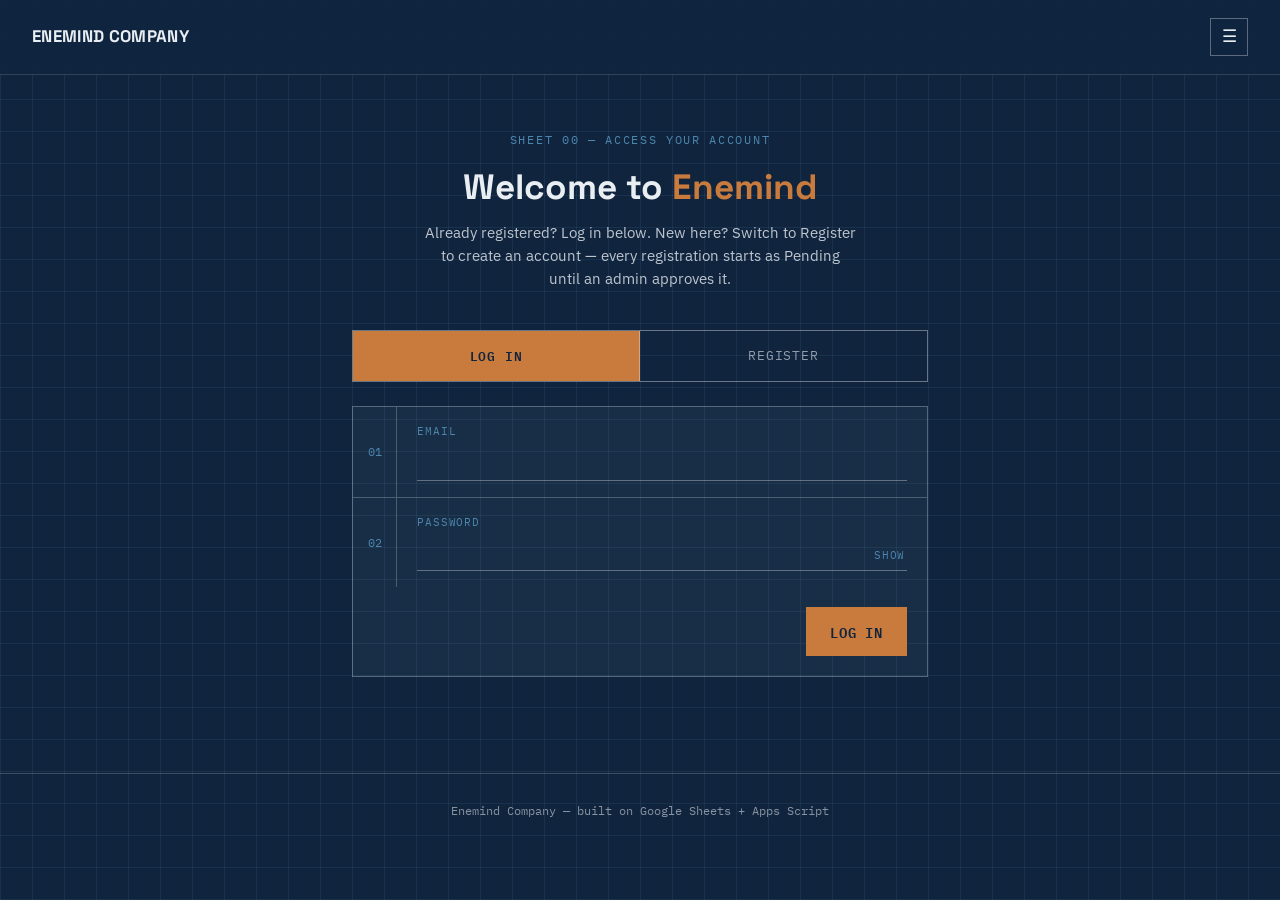
==== index.html @ aa886d9c "Update index.html" ====
<!DOCTYPE html>
<html lang="en">
<head>
<meta charset="UTF-8">
<meta name="viewport" content="width=device-width, initial-scale=1.0">
<title>Enemind Company — Log in / Register</title>
<link rel="icon" type="image/jpeg" href="https://lh3.googleusercontent.com/d/170W1KrU-wH25nard8MBn47CVNmqdx8P2">
<link rel="preconnect" href="https://fonts.googleapis.com">
<link href="https://fonts.googleapis.com/css2?family=Space+Grotesk:wght@400;500;600;700&family=IBM+Plex+Sans:wght@400;500;600&family=IBM+Plex+Mono:wght@400;500;600&display=swap" rel="stylesheet">
<style>
  :root {
    --blueprint-navy: #10243E;
    --blueprint-blue: #2E6F9E;
    --blueprint-line: #4C86AE;
    --paper: #E8EEF2;
    --copper: #C97B3D;
    --ink: #0B1B2B;
    --ok: #3F8F5F;
    --err: #B4453A;

    --font-display: 'Space Grotesk', sans-serif;
    --font-body: 'IBM Plex Sans', sans-serif;
    --font-mono: 'IBM Plex Mono', monospace;
  }

  * { box-sizing: border-box; margin: 0; padding: 0; }

  body {
    background:
      repeating-linear-gradient(0deg, rgba(76,134,174,0.14) 0px, rgba(76,134,174,0.14) 1px, transparent 1px, transparent 32px),
      repeating-linear-gradient(90deg, rgba(76,134,174,0.14) 0px, rgba(76,134,174,0.14) 1px, transparent 1px, transparent 32px),
      var(--blueprint-navy);
    color: var(--paper);
    font-family: var(--font-body);
    line-height: 1.5;
    min-height: 100vh;
  }

  a { color: inherit; }

  header {
    display: flex;
    align-items: center;
    justify-content: space-between;
    padding: 18px 32px;
    background: rgba(16,36,62,0.92);
    border-bottom: 1px solid rgba(232,238,242,0.15);
    position: relative;
  }

  .brandmark {
    display: flex;
    align-items: center;
    gap: 12px;
    font-family: var(--font-display);
    font-weight: 700;
    font-size: 1.05rem;
    letter-spacing: 0.02em;
    text-decoration: none;
  }

  /* ---------- Nav menu ---------- */
  .nav-menu { position: relative; }

  .menu-btn {
    width: 38px;
    height: 38px;
    border: 1px solid rgba(232,238,242,0.35);
    background: transparent;
    color: var(--paper);
    display: flex;
    align-items: center;
    justify-content: center;
    cursor: pointer;
    font-size: 1.05rem;
    line-height: 1;
    transition: border-color 0.15s ease, background 0.15s ease;
  }
  .menu-btn:hover { border-color: var(--copper); }
  .menu-btn:focus-visible { outline: 2px solid var(--copper); outline-offset: 2px; }

  .nav-dropdown {
    display: none;
    position: absolute;
    top: calc(100% + 12px);
    right: 0;
    min-width: 220px;
    background: var(--blueprint-navy);
    border: 1px solid rgba(232,238,242,0.35);
    box-shadow: 0 12px 28px rgba(0,0,0,0.35);
    z-index: 20;
  }
  .nav-dropdown.open { display: block; }

  .nav-dropdown a {
    display: block;
    padding: 12px 18px;
    font-family: var(--font-mono);
    font-size: 0.78rem;
    letter-spacing: 0.05em;
    text-transform: uppercase;
    color: rgba(232,238,242,0.8);
    text-decoration: none;
    border-top: 1px solid rgba(232,238,242,0.15);
  }
  .nav-dropdown a:first-child { border-top: none; }
  .nav-dropdown a:hover { color: var(--paper); background: rgba(232,238,242,0.05); }
  .nav-dropdown a.current { color: var(--copper); }

  main {
    max-width: 640px;
    margin: 0 auto;
    padding: 56px 32px 96px;
  }

  .eyebrow {
    font-family: var(--font-mono);
    font-size: 0.75rem;
    letter-spacing: 0.14em;
    text-transform: uppercase;
    color: var(--blueprint-line);
    margin-bottom: 18px;
    text-align: center;
  }

  h1 {
    font-family: var(--font-display);
    font-weight: 700;
    font-size: clamp(1.7rem, 5vw, 2.2rem);
    line-height: 1.15;
    text-align: center;
  }
  h1 em { font-style: normal; color: var(--copper); }

  p.lede {
    margin: 14px auto 0;
    max-width: 48ch;
    font-size: 0.95rem;
    color: rgba(232,238,242,0.8);
    text-align: center;
  }

  /* ---------- Side-by-side Login / Register tab toggle ---------- */
  .mode-toggle {
    display: grid;
    grid-template-columns: 1fr 1fr;
    border: 1px solid rgba(232,238,242,0.4);
    margin-top: 40px;
  }

  .mode-toggle button {
    font-family: var(--font-mono);
    font-size: 0.8rem;
    letter-spacing: 0.06em;
    text-transform: uppercase;
    background: transparent;
    color: rgba(232,238,242,0.6);
    border: none;
    padding: 14px 12px;
    cursor: pointer;
    transition: background 0.15s ease, color 0.15s ease;
  }
  .mode-toggle button:first-child { border-right: 1px solid rgba(232,238,242,0.4); }
  .mode-toggle button.active {
    background: var(--copper);
    color: var(--blueprint-navy);
    font-weight: 600;
  }
  .mode-toggle button:not(.active):hover { background: rgba(232,238,242,0.08); color: var(--paper); }
  .mode-toggle button:focus-visible { outline: 2px solid var(--copper); outline-offset: -2px; }

  .form-panel { display: none; margin-top: 24px; }
  .form-panel.active { display: block; }

  /* ---------- Spec-sheet form card, shared by both panels ---------- */
  .form-card, form.spec-sheet {
    background: rgba(232,238,242,0.04);
    border: 1px solid rgba(232,238,242,0.3);
  }

  .field-row, .form-row {
    display: grid;
    grid-template-columns: 44px 1fr;
    border-top: 1px solid rgba(232,238,242,0.25);
  }
  .field-row:first-child, .form-row:first-child { border-top: none; }

  .field-index {
    font-family: var(--font-mono);
    font-size: 0.75rem;
    color: var(--blueprint-line);
    display: flex;
    align-items: center;
    justify-content: center;
    border-right: 1px solid rgba(232,238,242,0.25);
  }

  .field-body, .form-row .field-body { padding: 16px 20px; }

  .field-body label, .form-row label {
    display: block;
    font-family: var(--font-mono);
    font-size: 0.7rem;
    letter-spacing: 0.08em;
    text-transform: uppercase;
    color: var(--blueprint-line);
    margin-bottom: 8px;
  }

  .field-body label .optional-tag {
    text-transform: none;
    letter-spacing: normal;
    color: rgba(232,238,242,0.45);
    font-family: var(--font-body);
  }

  .field-body .hint {
    margin-top: 6px;
    font-family: var(--font-mono);
    font-size: 0.7rem;
    color: rgba(232,238,242,0.45);
  }

  .field-body input,
  .field-body select,
  .form-row input {
    width: 100%;
    background: transparent;
    border: none;
    border-bottom: 1px solid rgba(232,238,242,0.35);
    color: var(--paper);
    font-family: var(--font-body);
    font-size: 1rem;
    padding: 6px 2px;
    outline: none;
  }
  .field-body input:focus,
  .field-body select:focus,
  .form-row input:focus { border-color: var(--copper); }

  .field-body select option { background: var(--blueprint-navy); color: var(--paper); }
  .field-body select optgroup { background: var(--blueprint-navy); color: var(--blueprint-line); font-style: normal; }

  .password-wrap { position: relative; display: flex; align-items: center; }
  .password-wrap input { padding-right: 52px; }

  .toggle-visibility {
    position: absolute;
    right: 0;
    top: 50%;
    transform: translateY(-50%);
    background: transparent;
    border: none;
    color: var(--blueprint-line);
    font-family: var(--font-mono);
    font-size: 0.68rem;
    letter-spacing: 0.06em;
    text-transform: uppercase;
    cursor: pointer;
    padding: 4px 2px;
  }
  .toggle-visibility:hover, .toggle-visibility:focus-visible { color: var(--copper); }

  .submit-row, .form-actions {
    padding: 20px;
    display: flex;
    align-items: center;
    justify-content: space-between;
    gap: 16px;
    flex-wrap: wrap;
  }

  button.commit {
    font-family: var(--font-mono);
    font-size: 0.85rem;
    letter-spacing: 0.06em;
    text-transform: uppercase;
    background: var(--copper);
    color: var(--blueprint-navy);
    border: none;
    padding: 13px 24px;
    cursor: pointer;
    font-weight: 600;
    transition: filter 0.15s ease, transform 0.1s ease;
  }
  button.commit:hover { filter: brightness(1.1); }
  button.commit:active { transform: translateY(1px); }
  button.commit:disabled { opacity: 0.5; cursor: not-allowed; }
  button.commit:focus-visible { outline: 2px solid var(--paper); outline-offset: 3px; }

  #form-status, #login-status { font-family: var(--font-mono); font-size: 0.82rem; min-height: 1.2em; }
  #form-status[data-state="ok"], #login-status[data-state="ok"] { color: var(--ok); }
  #form-status[data-state="err"], #login-status[data-state="err"] { color: var(--err); }

  .form-msg {
    margin: 0 20px 20px;
    padding: 12px 14px;
    font-size: 0.85rem;
    border-left: 3px solid var(--blueprint-line);
    background: rgba(232,238,242,0.05);
    display: none;
  }
  .form-msg.show { display: block; }
  .form-msg.ok { border-left-color: var(--ok); color: var(--ok); }
  .form-msg.err { border-left-color: var(--err); color: #E6A79E; }

  footer {
    border-top: 1px solid rgba(232,238,242,0.2);
    padding: 28px 32px 32px;
    font-family: var(--font-mono);
    font-size: 0.75rem;
    color: rgba(232,238,242,0.55);
    text-align: center;
  }
</style>
</head>
<body>

<header>
  <a href="index.html" class="brandmark">ENEMIND COMPANY</a>
  <div class="nav-menu">
    <button type="button" id="navMenuToggle" class="menu-btn" aria-haspopup="true" aria-expanded="false" title="Menu">☰</button>
    <div class="nav-dropdown" id="navDropdown" role="menu">
      <a href="marketplace.html">Marketplace</a>
      <a href="resources.html">Notes &amp; Attachments</a>
    </div>
  </div>
</header>

<main>
  <p class="eyebrow" id="pageEyebrow">Sheet 00 — Access your account</p>
  <h1 id="pageHeading">Welcome to <em>Enemind</em></h1>
  <p class="lede" id="pageLede">
    Already registered? Log in below. New here? Switch to Register to create
    an account — every registration starts as Pending until an admin approves it.
  </p>

  <div class="mode-toggle" role="tablist">
    <button type="button" id="tabLogin" class="active" role="tab" aria-selected="true" aria-controls="loginPanel">Log in</button>
    <button type="button" id="tabRegister" role="tab" aria-selected="false" aria-controls="registerPanel">Register</button>
  </div>

  <!-- ---------- LOGIN PANEL ---------- -->
  <div class="form-panel active" id="loginPanel">
    <form class="form-card" id="loginForm" novalidate>
      <div class="form-row">
        <div class="field-index">01</div>
        <div class="field-body">
          <label for="lEmail">Email</label>
          <input type="email" id="lEmail" required autocomplete="email">
        </div>
      </div>
      <div class="form-row">
        <div class="field-index">02</div>
        <div class="field-body">
          <label for="lPassword">Password</label>
          <div class="password-wrap">
            <input type="password" id="lPassword" required autocomplete="current-password">
            <button type="button" class="toggle-visibility" data-target="lPassword">Show</button>
          </div>
        </div>
      </div>

      <div class="form-msg" id="loginMsg"></div>

      <div class="form-actions">
        <span></span>
        <button type="submit" class="commit" id="loginSubmitBtn">Log in</button>
      </div>
    </form>
  </div>

  <!-- ---------- REGISTER PANEL ---------- -->
  <div class="form-panel" id="registerPanel">
    <form class="spec-sheet" id="registerForm" novalidate>
      <div class="field-row">
        <div class="field-index">01</div>
        <div class="field-body">
          <label for="regType">I am registering as</label>
          <select id="regType" name="regType" required>
            <option value="" disabled selected>Select registration type</option>
            <optgroup label="Students">
              <option value="secondaryStudent">Secondary Student</option>
              <option value="tvetStudent">TVET Student</option>
              <option value="universityStudent">University Student</option>
              <option value="graduate">Graduate</option>
            </optgroup>
            <optgroup label="Educators">
              <option value="teacher">Teacher</option>
              <option value="lecturer">Lecturer</option>
            </optgroup>
            <optgroup label="Business &amp; Mentorship">
              <option value="company">Company</option>
              <option value="hrManager">HR Manager</option>
              <option value="mentor">Mentor</option>
              <option value="entrepreneur">Entrepreneur</option>
            </optgroup>
          </select>
          <div class="hint" id="regTypeHint">Pick a type to reveal the rest of the form.</div>
        </div>
      </div>

      <div id="dynamicFields"></div>

      <div class="submit-row">
        <span id="form-status" role="status" aria-live="polite"></span>
        <button type="submit" class="commit" id="submitBtn">Submit registration</button>
      </div>
    </form>
  </div>
</main>

<footer>
  Enemind Company — built on Google Sheets + Apps Script
</footer>

<script>
  /* ------------------------------------------------------------------
   * Point this at your deployed Apps Script Web App URL
   * (Deploy > New deployment > Web app > /exec) from setup.gs.
   * Must be the same deployment used by index.html / home.html / etc.
   * ---------------------------------------------------------------- */
  const WEBAPP_URL = 'https://script.google.com/macros/s/AKfycbwh-S_B1eqGrNZY9m18mzNANHSXJD6DMYovHDSfVpkV-B6J8AhfzeXh-7YLEGxIMt2k/exec';

  function callApi(payload) {
    return fetch(WEBAPP_URL, {
      method: 'POST',
      headers: { 'Content-Type': 'text/plain;charset=utf-8' },
      body: JSON.stringify(payload)
    }).then(res => res.json());
  }

  function escapeHtml(str) {
    return String(str).replace(/[&<>"']/g, ch => ({
      '&': '&amp;', '<': '&lt;', '>': '&gt;', '"': '&quot;', "'": '&#39;'
    }[ch]));
  }

  function buildQueryString(obj) {
    const params = new URLSearchParams();
    Object.keys(obj).forEach(key => {
      const value = obj[key];
      if (value !== undefined && value !== null) params.set(key, value);
    });
    return params.toString();
  }

  function bindPasswordToggles(scope) {
    scope.querySelectorAll('.toggle-visibility').forEach(btn => {
      btn.addEventListener('click', () => {
        const input = document.getElementById(btn.dataset.target);
        const isHidden = input.type === 'password';
        input.type = isHidden ? 'text' : 'password';
        btn.textContent = isHidden ? 'Hide' : 'Show';
      });
    });
  }

  /* ---------- LOGIN / REGISTER TAB TOGGLE ---------- */
  const tabLogin = document.getElementById('tabLogin');
  const tabRegister = document.getElementById('tabRegister');
  const loginPanel = document.getElementById('loginPanel');
  const registerPanel = document.getElementById('registerPanel');
  const pageEyebrow = document.getElementById('pageEyebrow');
  const pageHeading = document.getElementById('pageHeading');
  const pageLede = document.getElementById('pageLede');

  function showLogin() {
    tabLogin.classList.add('active');
    tabRegister.classList.remove('active');
    tabLogin.setAttribute('aria-selected', 'true');
    tabRegister.setAttribute('aria-selected', 'false');
    loginPanel.classList.add('active');
    registerPanel.classList.remove('active');
    pageEyebrow.textContent = 'Sheet 00 — Log in';
    pageHeading.innerHTML = 'Welcome back to <em>Enemind</em>';
    pageLede.textContent = 'Log in with the email and password you registered with. New here? Switch to Register to sign up first.';
  }

  function showRegister() {
    tabRegister.classList.add('active');
    tabLogin.classList.remove('active');
    tabRegister.setAttribute('aria-selected', 'true');
    tabLogin.setAttribute('aria-selected', 'false');
    registerPanel.classList.add('active');
    loginPanel.classList.remove('active');
    pageEyebrow.textContent = 'Sheet 00 — Register';
    pageHeading.innerHTML = 'Create your <em>account</em>';
    pageLede.textContent = 'Choose what you\'re registering as, then fill in your details. Every registration starts as Pending until an admin reviews and approves it.';
  }

  tabLogin.addEventListener('click', showLogin);
  tabRegister.addEventListener('click', showRegister);

  /* ---------- LOGIN FORM ---------- */
  bindPasswordToggles(loginPanel);

  function showMsg(el, text, ok) {
    el.textContent = text;
    el.className = 'form-msg show ' + (ok ? 'ok' : 'err');
  }

  document.getElementById('loginForm').addEventListener('submit', function (e) {
    e.preventDefault();
    const btn = document.getElementById('loginSubmitBtn');
    const msg = document.getElementById('loginMsg');
    btn.disabled = true;
    btn.textContent = 'Logging in…';

    callApi({
      action: 'login',
      email: document.getElementById('lEmail').value,
      password: document.getElementById('lPassword').value
    }).then(result => {
      if (result.success) {
        showMsg(msg, result.message, true);
        window.location.href = 'home.html?' + buildQueryString(result.data);
      } else {
        showMsg(msg, result.message, false);
        btn.disabled = false;
        btn.textContent = 'Log in';
      }
    }).catch(() => {
      showMsg(msg, 'Network error — check WEBAPP_URL and try again.', false);
      btn.disabled = false;
      btn.textContent = 'Log in';
    });
  });

  /* ---------- REGISTRATION DATA / CONFIG ---------- */
  const COUNTIES = [
    'Baringo', 'Bomet', 'Bungoma', 'Busia', 'Elgeyo-Marakwet', 'Embu',
    'Garissa', 'Homa Bay', 'Isiolo', 'Kajiado', 'Kakamega', 'Kericho',
    'Kiambu', 'Kilifi', 'Kirinyaga', 'Kisii', 'Kisumu', 'Kitui', 'Kwale',
    'Laikipia', 'Lamu', 'Machakos', 'Makueni', 'Mandera', 'Marsabit',
    'Meru', 'Migori', 'Mombasa', "Murang'a", 'Nairobi', 'Nakuru', 'Nandi',
    'Narok', 'Nyamira', 'Nyandarua', 'Nyeri', 'Samburu', 'Siaya',
    'Taita-Taveta', 'Tana River', 'Tharaka-Nithi', 'Trans Nzoia', 'Turkana',
    'Uasin Gishu', 'Vihiga', 'Wajir', 'West Pokot'
  ];

  const UNIVERSITIES = [
    'University of Nairobi (UoN)', 'Maseno University', 'Moi University',
    'Chuka University', 'Kisii University',
    'Masinde Muliro University of Science and Technology (MMUST)',
    'University of Eldoret', 'Tharaka University', 'University of Kabianga',
    'Rongo University', 'University of Embu',
    'Jaramogi Oginga Odinga University of Science and Technology (JOOUST)',
    'Bomet University', 'Kibabii University', 'Pwani University',
    'Maasai Mara University', 'Turkana University', 'Kaimosi Friends University',
    'Garissa University'
  ];

  const INDUSTRIES = [
    'Agriculture', 'Construction & Real Estate', 'Education', 'Energy & Utilities',
    'Finance & Insurance', 'Healthcare', 'Hospitality & Tourism', 'ICT / Software',
    'Logistics & Transport', 'Manufacturing', 'Media & Communications',
    'Retail & E-commerce', 'Telecommunications', 'Other'
  ];

  const EXPERTISE_AREAS = [
    'Business & Entrepreneurship', 'Career Coaching', 'Engineering', 'Finance & Investment',
    'Leadership & Management', 'Marketing & Sales', 'Renewable Energy',
    'Software Development', 'Data & AI', 'Design (UI/UX, Graphics)', 'Other'
  ];

  const EXPERIENCE_YEARS = ['Less than 1 year', '1-3 years', '3-5 years', '5-10 years', '10+ years'];

  const FORM_GRADE_LEVELS = [
    'Form 1', 'Form 2', 'Form 3', 'Form 4',
    'Grade 7', 'Grade 8', 'Grade 9', 'Grade 10', 'Grade 11', 'Grade 12'
  ];

  const TVET_COURSES = [
    'Building & Construction', 'Automotive Engineering', 'Electrical Installation',
    'ICT / Computer Studies', 'Fashion Design & Tailoring', 'Catering & Hospitality',
    'Agriculture', 'Hairdressing & Beauty Therapy', 'Welding & Fabrication',
    'Plumbing', 'Other'
  ];

  const SUBJECTS = [
    'Mathematics', 'English', 'Kiswahili', 'Biology', 'Chemistry', 'Physics',
    'Geography', 'History & Government', 'CRE / IRE / HRE', 'Business Studies',
    'Agriculture', 'Computer Studies / ICT', 'Home Science', 'Art & Design',
    'French', 'German', 'Music', 'Physical Education', 'Other'
  ];

  const DEPARTMENTS = [
    'Sciences', 'Engineering & Technology', 'Business & Economics',
    'Arts & Humanities', 'Social Sciences', 'Health Sciences', 'Agriculture',
    'Law', 'Education', 'Computing & IT', 'Other'
  ];

  function getRecentYears(count) {
    const currentYear = new Date().getFullYear();
    const years = [];
    for (let y = currentYear; y >= currentYear - count + 1; y--) years.push(String(y));
    return years;
  }
  const GRADUATION_YEARS = getRecentYears(15);

  const CATEGORY_CONFIG = {
    secondaryStudent: {
      label: 'Secondary Student',
      fields: [
        { key: 'name', label: 'Full name', type: 'text', autocomplete: 'name' },
        { key: 'email', label: 'Email', type: 'email', autocomplete: 'email' },
        { key: 'phone', label: 'Phone number', type: 'tel', autocomplete: 'tel', placeholder: 'e.g. 0712345678' },
        { key: 'county', label: 'County', type: 'select', options: COUNTIES },
        { key: 'school', label: 'School name', type: 'text' },
        { key: 'level', label: 'Form / Grade', type: 'select', options: FORM_GRADE_LEVELS }
      ]
    },
    tvetStudent: {
      label: 'TVET Student',
      fields: [
        { key: 'name', label: 'Full name', type: 'text', autocomplete: 'name' },
        { key: 'email', label: 'Email', type: 'email', autocomplete: 'email' },
        { key: 'phone', label: 'Phone number', type: 'tel', autocomplete: 'tel', placeholder: 'e.g. 0712345678' },
        { key: 'county', label: 'County', type: 'select', options: COUNTIES },
        { key: 'institution', label: 'TVET institution', type: 'text' },
        { key: 'course', label: 'Course', type: 'select', options: TVET_COURSES }
      ]
    },
    universityStudent: {
      label: 'University Student',
      fields: [
        { key: 'name', label: 'Full name', type: 'text', autocomplete: 'name' },
        { key: 'email', label: 'Email', type: 'email', autocomplete: 'email' },
        { key: 'phone', label: 'Phone number', type: 'tel', autocomplete: 'tel', placeholder: 'e.g. 0712345678' },
        { key: 'county', label: 'County', type: 'select', options: COUNTIES },
        { key: 'university', label: 'University', type: 'select', options: UNIVERSITIES },
        { key: 'courseOfStudy', label: 'Course of study', type: 'text' }
      ]
    },
    graduate: {
      label: 'Graduate',
      fields: [
        { key: 'name', label: 'Full name', type: 'text', autocomplete: 'name' },
        { key: 'email', label: 'Email', type: 'email', autocomplete: 'email' },
        { key: 'phone', label: 'Phone number', type: 'tel', autocomplete: 'tel', placeholder: 'e.g. 0712345678' },
        { key: 'county', label: 'County', type: 'select', options: COUNTIES },
        { key: 'institution', label: 'Institution attended', type: 'text' },
        { key: 'fieldOfStudy', label: 'Field of study', type: 'text' },
        { key: 'graduationYear', label: 'Graduation year', type: 'select', options: GRADUATION_YEARS }
      ]
    },
    teacher: {
      label: 'Teacher',
      fields: [
        { key: 'name', label: 'Full name', type: 'text', autocomplete: 'name' },
        { key: 'email', label: 'Email', type: 'email', autocomplete: 'email' },
        { key: 'phone', label: 'Phone number', type: 'tel', autocomplete: 'tel', placeholder: 'e.g. 0712345678' },
        { key: 'county', label: 'County', type: 'select', options: COUNTIES },
        { key: 'institution', label: 'School / institution', type: 'text' },
        { key: 'subject', label: 'Subject taught', type: 'select', options: SUBJECTS }
      ]
    },
    lecturer: {
      label: 'Lecturer',
      fields: [
        { key: 'name', label: 'Full name', type: 'text', autocomplete: 'name' },
        { key: 'email', label: 'Email', type: 'email', autocomplete: 'email' },
        { key: 'phone', label: 'Phone number', type: 'tel', autocomplete: 'tel', placeholder: 'e.g. 0712345678' },
        { key: 'county', label: 'County', type: 'select', options: COUNTIES },
        { key: 'university', label: 'University', type: 'select', options: UNIVERSITIES },
        { key: 'department', label: 'Department / field', type: 'select', options: DEPARTMENTS }
      ]
    },
    company: {
      label: 'Company',
      fields: [
        { key: 'companyName', label: 'Company name', type: 'text' },
        { key: 'contactPerson', label: 'Contact person', type: 'text', autocomplete: 'name' },
        { key: 'email', label: 'Company email', type: 'email', autocomplete: 'email' },
        { key: 'phone', label: 'Phone number', type: 'tel', autocomplete: 'tel', placeholder: 'e.g. 0712345678' },
        { key: 'county', label: 'County', type: 'select', options: COUNTIES },
        { key: 'industry', label: 'Industry', type: 'select', options: INDUSTRIES }
      ]
    },
    hrManager: {
      label: 'HR Manager',
      fields: [
        { key: 'name', label: 'Full name', type: 'text', autocomplete: 'name' },
        { key: 'email', label: 'Email', type: 'email', autocomplete: 'email' },
        { key: 'phone', label: 'Phone number', type: 'tel', autocomplete: 'tel', placeholder: 'e.g. 0712345678' },
        { key: 'county', label: 'County', type: 'select', options: COUNTIES },
        { key: 'companyName', label: 'Company name', type: 'text' },
        { key: 'industry', label: 'Industry', type: 'select', options: INDUSTRIES }
      ]
    },
    mentor: {
      label: 'Mentor',
      fields: [
        { key: 'name', label: 'Full name', type: 'text', autocomplete: 'name' },
        { key: 'email', label: 'Email', type: 'email', autocomplete: 'email' },
        { key: 'phone', label: 'Phone number', type: 'tel', autocomplete: 'tel', placeholder: 'e.g. 0712345678' },
        { key: 'county', label: 'County', type: 'select', options: COUNTIES },
        { key: 'expertise', label: 'Area of expertise', type: 'select', options: EXPERTISE_AREAS },
        { key: 'experience', label: 'Years of experience', type: 'select', options: EXPERIENCE_YEARS }
      ]
    },
    entrepreneur: {
      label: 'Entrepreneur',
      fields: [
        { key: 'name', label: 'Full name', type: 'text', autocomplete: 'name' },
        { key: 'email', label: 'Email', type: 'email', autocomplete: 'email' },
        { key: 'phone', label: 'Phone number', type: 'tel', autocomplete: 'tel', placeholder: 'e.g. 0712345678' },
        { key: 'county', label: 'County', type: 'select', options: COUNTIES },
        { key: 'businessName', label: 'Business name', type: 'text' },
        { key: 'businessSector', label: 'Business sector', type: 'select', options: INDUSTRIES }
      ]
    }
  };

  function fieldRowHTML(index, field) {
    const idx = String(index).padStart(2, '0');
    if (field.type === 'select') {
      const options = field.options.map(o => `<option value="${escapeHtml(o)}">${escapeHtml(o)}</option>`).join('');
      return `
        <div class="field-row">
          <div class="field-index">${idx}</div>
          <div class="field-body">
            <label for="f_${field.key}">${escapeHtml(field.label)}</label>
            <select id="f_${field.key}" name="${field.key}" required>
              <option value="" disabled selected>Select ${escapeHtml(field.label.toLowerCase())}</option>
              ${options}
            </select>
          </div>
        </div>`;
    }
    return `
      <div class="field-row">
        <div class="field-index">${idx}</div>
        <div class="field-body">
          <label for="f_${field.key}">${escapeHtml(field.label)}</label>
          <input type="${field.type}" id="f_${field.key}" name="${field.key}"
            ${field.autocomplete ? `autocomplete="${field.autocomplete}"` : ''}
            ${field.placeholder ? `placeholder="${escapeHtml(field.placeholder)}"` : ''} required>
        </div>
      </div>`;
  }

  /**
   * Renders a row for an OPTIONAL, generic field (not required, no
   * category-specific validation) — used for Logo URL and TikTok
   * username, which are offered to every registration category.
   */
  function optionalFieldRowHTML(index, key, label, type, placeholder, hint) {
    const idx = String(index).padStart(2, '0');
    return `
      <div class="field-row">
        <div class="field-index">${idx}</div>
        <div class="field-body">
          <label for="f_${key}">${escapeHtml(label)} <span class="optional-tag">(optional)</span></label>
          <input type="${type}" id="f_${key}" name="${key}"
            ${placeholder ? `placeholder="${escapeHtml(placeholder)}"` : ''}>
          ${hint ? `<div class="hint">${escapeHtml(hint)}</div>` : ''}
        </div>
      </div>`;
  }

  function passwordRowHTML(index, key, label, autocomplete, withHint) {
    const idx = String(index).padStart(2, '0');
    return `
      <div class="field-row">
        <div class="field-index">${idx}</div>
        <div class="field-body">
          <label for="${key}">${label}</label>
          <div class="password-wrap">
            <input type="password" id="${key}" name="${key}" autocomplete="${autocomplete}" required>
            <button type="button" class="toggle-visibility" data-target="${key}">Show</button>
          </div>
          ${withHint ? '<div class="hint">At least 8 characters, with a letter and a number.</div>' : ''}
        </div>
      </div>`;
  }

  const dynamicFieldsEl = document.getElementById('dynamicFields');
  const regTypeSelect = document.getElementById('regType');
  const regTypeHint = document.getElementById('regTypeHint');

  function renderCategoryFields(type) {
    const config = CATEGORY_CONFIG[type];
    if (!config) {
      dynamicFieldsEl.innerHTML = '';
      return;
    }
    let html = '';
    let index = 2;
    config.fields.forEach(f => {
      html += fieldRowHTML(index, f);
      index++;
    });

    // Generic optional fields, offered to every category.
    html += optionalFieldRowHTML(
      index, 'logoUrl', 'Logo / profile image URL', 'url',
      'https://...',
      'Link to an image people will see on your listings and posts. You can add or change this later.'
    );
    index++;
    html += optionalFieldRowHTML(
      index, 'tiktokUsername', 'TikTok username', 'text',
      '@yourhandle',
      'Share your TikTok handle so others can find and follow you.'
    );
    index++;

    html += passwordRowHTML(index, 'password', 'Password', 'new-password', true);
    index++;
    html += passwordRowHTML(index, 'confirmPassword', 'Confirm password', 'new-password', false);

    dynamicFieldsEl.innerHTML = html;
    bindPasswordToggles(dynamicFieldsEl);
    regTypeHint.textContent = 'Registering as: ' + config.label + '.';
  }

  regTypeSelect.addEventListener('change', (e) => renderCategoryFields(e.target.value));

  const registerForm = document.getElementById('registerForm');
  const statusEl = document.getElementById('form-status');
  const submitBtn = document.getElementById('submitBtn');

  function setStatus(message, state) {
    statusEl.textContent = message;
    if (state) statusEl.setAttribute('data-state', state);
    else statusEl.removeAttribute('data-state');
  }

  registerForm.addEventListener('submit', async (e) => {
    e.preventDefault();

    const type = regTypeSelect.value;
    const config = CATEGORY_CONFIG[type];
    if (!type || !config) {
      setStatus('Please select what you are registering as.', 'err');
      return;
    }

    const data = { action: 'register', type };
    let missing = false;

    config.fields.forEach(f => {
      const el = document.getElementById('f_' + f.key);
      const val = el ? el.value.trim() : '';
      if (!val) missing = true;
      data[f.key] = val;
    });

    // Optional generic fields — included if present, but never required.
    const logoUrlEl = document.getElementById('f_logoUrl');
    const tiktokEl = document.getElementById('f_tiktokUsername');
    data.logoUrl = logoUrlEl ? logoUrlEl.value.trim() : '';
    data.tiktokUsername = tiktokEl ? tiktokEl.value.trim() : '';

    const passwordEl = document.getElementById('password');
    const confirmEl = document.getElementById('confirmPassword');
    const password = passwordEl ? passwordEl.value : '';
    const confirmPassword = confirmEl ? confirmEl.value : '';
    data.password = password;

    if (missing || !password || !confirmPassword) {
      setStatus('Please fill in every field.', 'err');
      return;
    }
    if (password !== confirmPassword) {
      setStatus('Passwords do not match.', 'err');
      return;
    }

    setStatus('Submitting…', '');
    submitBtn.disabled = true;

    try {
      const res = await fetch(WEBAPP_URL, {
        method: 'POST',
        body: JSON.stringify(data)
      });
      const result = await res.json();

      if (result.success) {
        setStatus(result.message || 'Registered — pending review.', 'ok');
        registerForm.reset();
        dynamicFieldsEl.innerHTML = '';
        regTypeHint.textContent = 'Pick a type to reveal the rest of the form.';
      } else {
        setStatus(result.message || 'Something went wrong.', 'err');
      }
    } catch (err) {
      setStatus('Network error — check the Web App URL is set.', 'err');
    } finally {
      submitBtn.disabled = false;
    }
  });

  /* ---------- Nav menu toggle ---------- */
  const navMenuToggle = document.getElementById('navMenuToggle');
  const navDropdown = document.getElementById('navDropdown');

  function closeNavDropdown() {
    navDropdown.classList.remove('open');
    navMenuToggle.setAttribute('aria-expanded', 'false');
  }

  navMenuToggle.addEventListener('click', (e) => {
    e.stopPropagation();
    if (navDropdown.classList.contains('open')) closeNavDropdown();
    else {
      navDropdown.classList.add('open');
      navMenuToggle.setAttribute('aria-expanded', 'true');
    }
  });
  document.addEventListener('click', (e) => {
    if (!navDropdown.contains(e.target) && e.target !== navMenuToggle) closeNavDropdown();
  });
  document.addEventListener('keydown', (e) => {
    if (e.key === 'Escape') closeNavDropdown();
  });
</script>

</body>
</html>
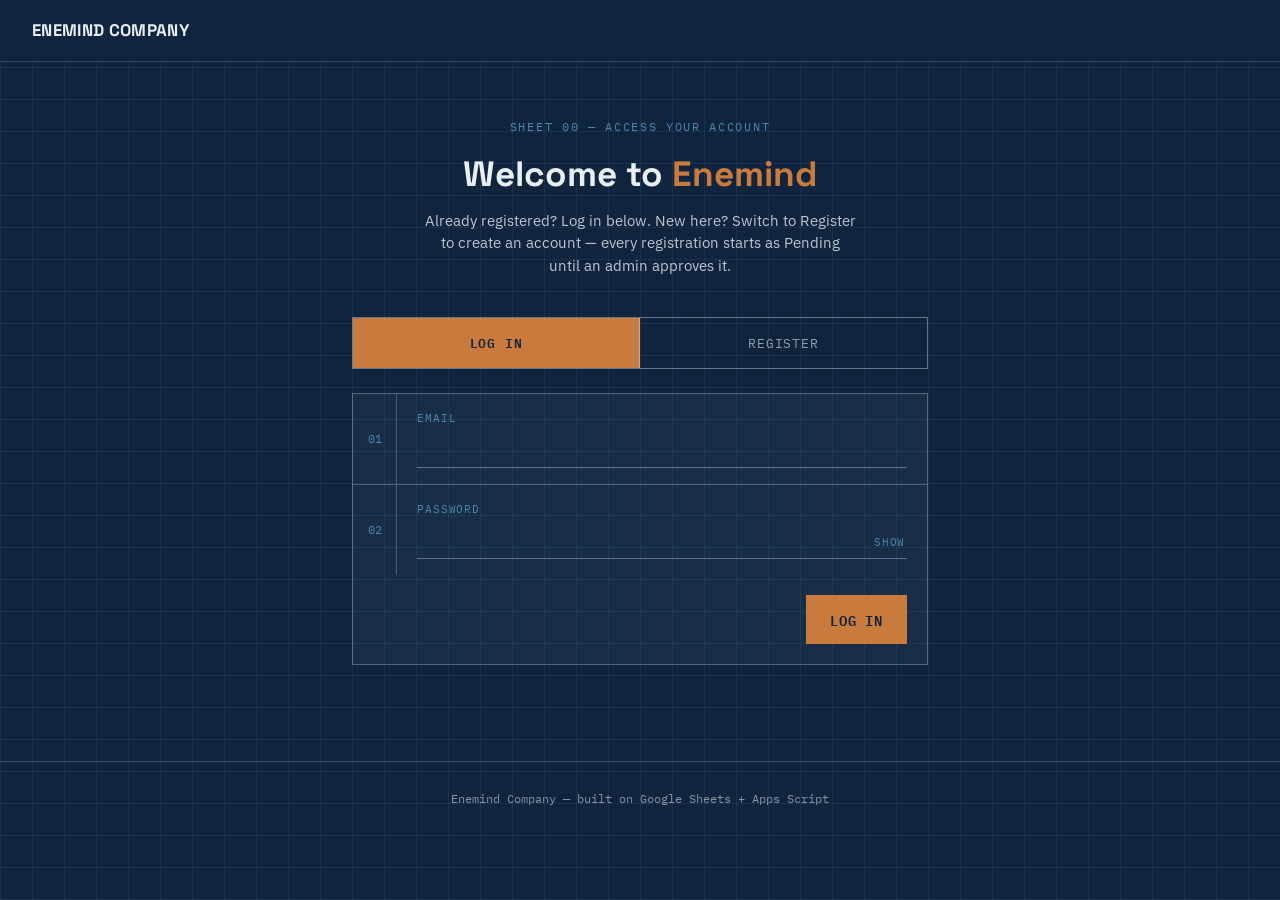
==== commit 3987ea94: "Update index.html" ====
--- a/index.html
+++ b/index.html
@@ -59,54 +59,6 @@
     text-decoration: none;
   }
 
-  /* ---------- Nav menu ---------- */
-  .nav-menu { position: relative; }
-
-  .menu-btn {
-    width: 38px;
-    height: 38px;
-    border: 1px solid rgba(232,238,242,0.35);
-    background: transparent;
-    color: var(--paper);
-    display: flex;
-    align-items: center;
-    justify-content: center;
-    cursor: pointer;
-    font-size: 1.05rem;
-    line-height: 1;
-    transition: border-color 0.15s ease, background 0.15s ease;
-  }
-  .menu-btn:hover { border-color: var(--copper); }
-  .menu-btn:focus-visible { outline: 2px solid var(--copper); outline-offset: 2px; }
-
-  .nav-dropdown {
-    display: none;
-    position: absolute;
-    top: calc(100% + 12px);
-    right: 0;
-    min-width: 220px;
-    background: var(--blueprint-navy);
-    border: 1px solid rgba(232,238,242,0.35);
-    box-shadow: 0 12px 28px rgba(0,0,0,0.35);
-    z-index: 20;
-  }
-  .nav-dropdown.open { display: block; }
-
-  .nav-dropdown a {
-    display: block;
-    padding: 12px 18px;
-    font-family: var(--font-mono);
-    font-size: 0.78rem;
-    letter-spacing: 0.05em;
-    text-transform: uppercase;
-    color: rgba(232,238,242,0.8);
-    text-decoration: none;
-    border-top: 1px solid rgba(232,238,242,0.15);
-  }
-  .nav-dropdown a:first-child { border-top: none; }
-  .nav-dropdown a:hover { color: var(--paper); background: rgba(232,238,242,0.05); }
-  .nav-dropdown a.current { color: var(--copper); }
-
   main {
     max-width: 640px;
     margin: 0 auto;
@@ -318,13 +270,6 @@
 
 <header>
   <a href="index.html" class="brandmark">ENEMIND COMPANY</a>
-  <div class="nav-menu">
-    <button type="button" id="navMenuToggle" class="menu-btn" aria-haspopup="true" aria-expanded="false" title="Menu">☰</button>
-    <div class="nav-dropdown" id="navDropdown" role="menu">
-      <a href="marketplace.html">Marketplace</a>
-      <a href="resources.html">Notes &amp; Attachments</a>
-    </div>
-  </div>
 </header>
 
 <main>
@@ -420,7 +365,7 @@
    * (Deploy > New deployment > Web app > /exec) from setup.gs.
    * Must be the same deployment used by index.html / home.html / etc.
    * ---------------------------------------------------------------- */
-  const WEBAPP_URL = 'https://script.google.com/macros/s/AKfycbwh-S_B1eqGrNZY9m18mzNANHSXJD6DMYovHDSfVpkV-B6J8AhfzeXh-7YLEGxIMt2k/exec';
+  const WEBAPP_URL = 'https://script.google.com/macros/s/AKfycbw9nyLI__DjY3fmWd5090uvvxSx8nEirVJosA_0blMgH7GHYiPmPrpxmswT3azBNJId/exec';
 
   function callApi(payload) {
     return fetch(WEBAPP_URL, {
@@ -893,30 +838,6 @@
       submitBtn.disabled = false;
     }
   });
-
-  /* ---------- Nav menu toggle ---------- */
-  const navMenuToggle = document.getElementById('navMenuToggle');
-  const navDropdown = document.getElementById('navDropdown');
-
-  function closeNavDropdown() {
-    navDropdown.classList.remove('open');
-    navMenuToggle.setAttribute('aria-expanded', 'false');
-  }
-
-  navMenuToggle.addEventListener('click', (e) => {
-    e.stopPropagation();
-    if (navDropdown.classList.contains('open')) closeNavDropdown();
-    else {
-      navDropdown.classList.add('open');
-      navMenuToggle.setAttribute('aria-expanded', 'true');
-    }
-  });
-  document.addEventListener('click', (e) => {
-    if (!navDropdown.contains(e.target) && e.target !== navMenuToggle) closeNavDropdown();
-  });
-  document.addEventListener('keydown', (e) => {
-    if (e.key === 'Escape') closeNavDropdown();
-  });
 </script>
 
 </body>
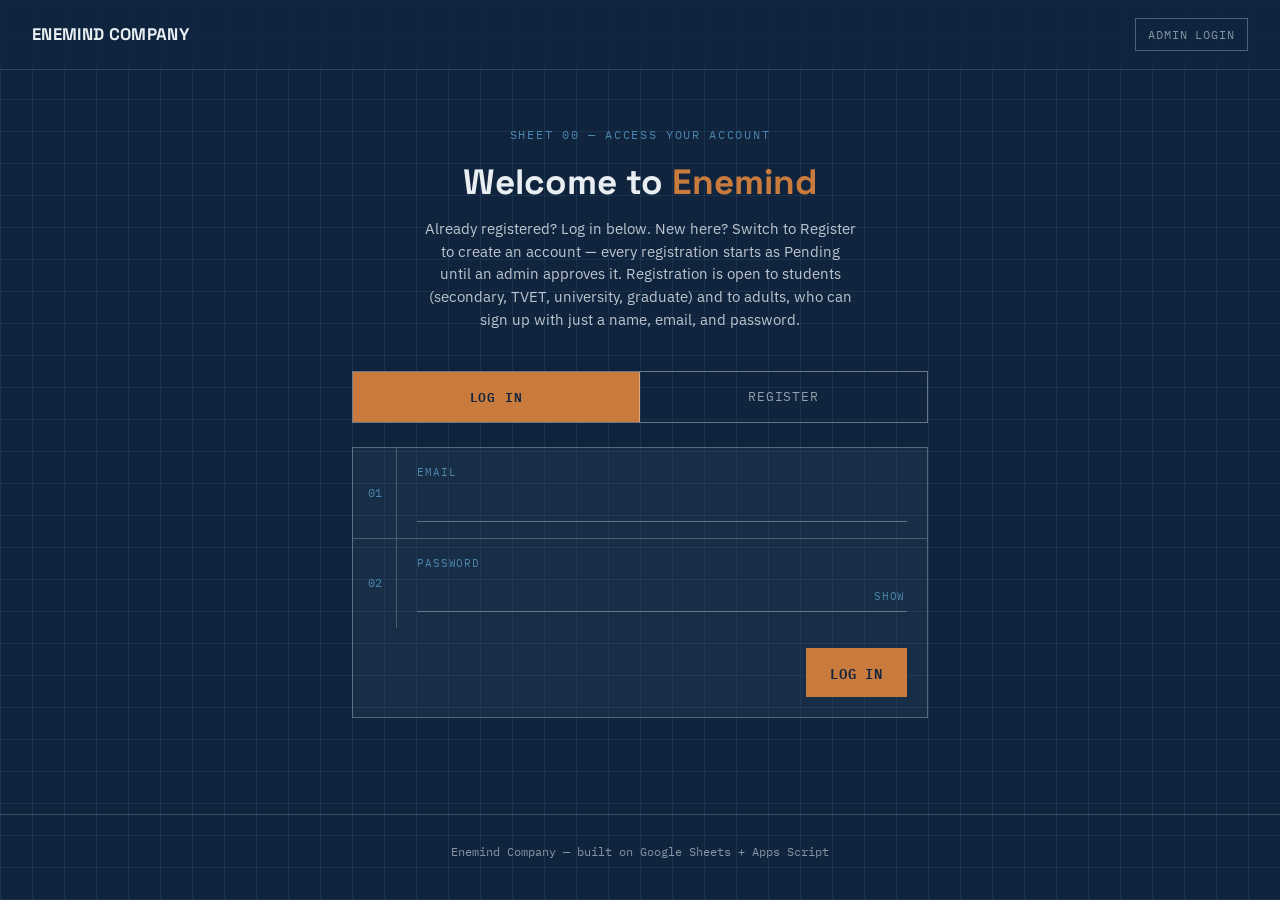
==== commit 361d7142: "Update index.html" ====
--- a/index.html
+++ b/index.html
@@ -59,6 +59,19 @@
     text-decoration: none;
   }
 
+  .admin-link {
+    font-family: var(--font-mono);
+    font-size: 0.72rem;
+    letter-spacing: 0.08em;
+    text-transform: uppercase;
+    color: rgba(232,238,242,0.55);
+    text-decoration: none;
+    border: 1px solid rgba(232,238,242,0.3);
+    padding: 7px 12px;
+    transition: color 0.15s ease, border-color 0.15s ease;
+  }
+  .admin-link:hover { color: var(--copper); border-color: var(--copper); }
+
   main {
     max-width: 640px;
     margin: 0 auto;
@@ -90,6 +103,31 @@
     font-size: 0.95rem;
     color: rgba(232,238,242,0.8);
     text-align: center;
+  }
+
+  /* ---------- Daily motivation banner ---------- */
+  .motivation-banner {
+    margin-top: 28px;
+    padding: 16px 20px;
+    background: rgba(232,238,242,0.04);
+    border: 1px solid rgba(232,238,242,0.25);
+    border-left: 3px solid var(--ok);
+    display: none;
+  }
+  .motivation-banner.show { display: block; }
+  .motivation-banner .mb-eyebrow {
+    font-family: var(--font-mono);
+    font-size: 0.65rem;
+    letter-spacing: 0.1em;
+    text-transform: uppercase;
+    color: var(--ok);
+    margin-bottom: 6px;
+  }
+  .motivation-banner .mb-text {
+    font-family: var(--font-display);
+    font-weight: 600;
+    font-size: 1rem;
+    color: var(--paper);
   }
 
   /* ---------- Side-by-side Login / Register tab toggle ---------- */
@@ -270,6 +308,7 @@
 
 <header>
   <a href="index.html" class="brandmark">ENEMIND COMPANY</a>
+  <a href="admin.html" class="admin-link">Admin login</a>
 </header>
 
 <main>
@@ -278,7 +317,14 @@
   <p class="lede" id="pageLede">
     Already registered? Log in below. New here? Switch to Register to create
     an account — every registration starts as Pending until an admin approves it.
+    Registration is open to students (secondary, TVET, university, graduate)
+    and to adults, who can sign up with just a name, email, and password.
   </p>
+
+  <div class="motivation-banner" id="motivationBanner">
+    <div class="mb-eyebrow">Today's motivation</div>
+    <div class="mb-text" id="motivationText"></div>
+  </div>
 
   <div class="mode-toggle" role="tablist">
     <button type="button" id="tabLogin" class="active" role="tab" aria-selected="true" aria-controls="loginPanel">Log in</button>
@@ -330,15 +376,8 @@
               <option value="universityStudent">University Student</option>
               <option value="graduate">Graduate</option>
             </optgroup>
-            <optgroup label="Educators">
-              <option value="teacher">Teacher</option>
-              <option value="lecturer">Lecturer</option>
-            </optgroup>
-            <optgroup label="Business &amp; Mentorship">
-              <option value="company">Company</option>
-              <option value="hrManager">HR Manager</option>
-              <option value="mentor">Mentor</option>
-              <option value="entrepreneur">Entrepreneur</option>
+            <optgroup label="Everyone else">
+              <option value="adult">Adult (name, email &amp; password only)</option>
             </optgroup>
           </select>
           <div class="hint" id="regTypeHint">Pick a type to reveal the rest of the form.</div>
@@ -363,9 +402,9 @@
   /* ------------------------------------------------------------------
    * Point this at your deployed Apps Script Web App URL
    * (Deploy > New deployment > Web app > /exec) from setup.gs.
-   * Must be the same deployment used by index.html / home.html / etc.
+   * Must be the same deployment used by home.html / marketplace.html / etc.
    * ---------------------------------------------------------------- */
-  const WEBAPP_URL = 'https://script.google.com/macros/s/AKfycbw9nyLI__DjY3fmWd5090uvvxSx8nEirVJosA_0blMgH7GHYiPmPrpxmswT3azBNJId/exec';
+  const WEBAPP_URL = 'https://script.google.com/macros/s/AKfycbzE9ipyiM7k2JcYc9WWKQTzocQesBkAMGriZHC0c3SvOHJB_ypxcgKnMITfoInU16IG/exec';
 
   function callApi(payload) {
     return fetch(WEBAPP_URL, {
@@ -400,6 +439,14 @@
       });
     });
   }
+
+  /* ---------- Daily motivation ---------- */
+  callApi({ action: 'getDailyMotivation' }).then(result => {
+    if (result.success && result.quote) {
+      document.getElementById('motivationText').textContent = result.quote;
+      document.getElementById('motivationBanner').classList.add('show');
+    }
+  }).catch(() => {});
 
   /* ---------- LOGIN / REGISTER TAB TOGGLE ---------- */
   const tabLogin = document.getElementById('tabLogin');
@@ -496,21 +543,6 @@
     'Garissa University'
   ];
 
-  const INDUSTRIES = [
-    'Agriculture', 'Construction & Real Estate', 'Education', 'Energy & Utilities',
-    'Finance & Insurance', 'Healthcare', 'Hospitality & Tourism', 'ICT / Software',
-    'Logistics & Transport', 'Manufacturing', 'Media & Communications',
-    'Retail & E-commerce', 'Telecommunications', 'Other'
-  ];
-
-  const EXPERTISE_AREAS = [
-    'Business & Entrepreneurship', 'Career Coaching', 'Engineering', 'Finance & Investment',
-    'Leadership & Management', 'Marketing & Sales', 'Renewable Energy',
-    'Software Development', 'Data & AI', 'Design (UI/UX, Graphics)', 'Other'
-  ];
-
-  const EXPERIENCE_YEARS = ['Less than 1 year', '1-3 years', '3-5 years', '5-10 years', '10+ years'];
-
   const FORM_GRADE_LEVELS = [
     'Form 1', 'Form 2', 'Form 3', 'Form 4',
     'Grade 7', 'Grade 8', 'Grade 9', 'Grade 10', 'Grade 11', 'Grade 12'
@@ -521,19 +553,6 @@
     'ICT / Computer Studies', 'Fashion Design & Tailoring', 'Catering & Hospitality',
     'Agriculture', 'Hairdressing & Beauty Therapy', 'Welding & Fabrication',
     'Plumbing', 'Other'
-  ];
-
-  const SUBJECTS = [
-    'Mathematics', 'English', 'Kiswahili', 'Biology', 'Chemistry', 'Physics',
-    'Geography', 'History & Government', 'CRE / IRE / HRE', 'Business Studies',
-    'Agriculture', 'Computer Studies / ICT', 'Home Science', 'Art & Design',
-    'French', 'German', 'Music', 'Physical Education', 'Other'
-  ];
-
-  const DEPARTMENTS = [
-    'Sciences', 'Engineering & Technology', 'Business & Economics',
-    'Arts & Humanities', 'Social Sciences', 'Health Sciences', 'Agriculture',
-    'Law', 'Education', 'Computing & IT', 'Other'
   ];
 
   function getRecentYears(count) {
@@ -590,70 +609,11 @@
         { key: 'graduationYear', label: 'Graduation year', type: 'select', options: GRADUATION_YEARS }
       ]
     },
-    teacher: {
-      label: 'Teacher',
+    adult: {
+      label: 'Adult',
       fields: [
         { key: 'name', label: 'Full name', type: 'text', autocomplete: 'name' },
-        { key: 'email', label: 'Email', type: 'email', autocomplete: 'email' },
-        { key: 'phone', label: 'Phone number', type: 'tel', autocomplete: 'tel', placeholder: 'e.g. 0712345678' },
-        { key: 'county', label: 'County', type: 'select', options: COUNTIES },
-        { key: 'institution', label: 'School / institution', type: 'text' },
-        { key: 'subject', label: 'Subject taught', type: 'select', options: SUBJECTS }
-      ]
-    },
-    lecturer: {
-      label: 'Lecturer',
-      fields: [
-        { key: 'name', label: 'Full name', type: 'text', autocomplete: 'name' },
-        { key: 'email', label: 'Email', type: 'email', autocomplete: 'email' },
-        { key: 'phone', label: 'Phone number', type: 'tel', autocomplete: 'tel', placeholder: 'e.g. 0712345678' },
-        { key: 'county', label: 'County', type: 'select', options: COUNTIES },
-        { key: 'university', label: 'University', type: 'select', options: UNIVERSITIES },
-        { key: 'department', label: 'Department / field', type: 'select', options: DEPARTMENTS }
-      ]
-    },
-    company: {
-      label: 'Company',
-      fields: [
-        { key: 'companyName', label: 'Company name', type: 'text' },
-        { key: 'contactPerson', label: 'Contact person', type: 'text', autocomplete: 'name' },
-        { key: 'email', label: 'Company email', type: 'email', autocomplete: 'email' },
-        { key: 'phone', label: 'Phone number', type: 'tel', autocomplete: 'tel', placeholder: 'e.g. 0712345678' },
-        { key: 'county', label: 'County', type: 'select', options: COUNTIES },
-        { key: 'industry', label: 'Industry', type: 'select', options: INDUSTRIES }
-      ]
-    },
-    hrManager: {
-      label: 'HR Manager',
-      fields: [
-        { key: 'name', label: 'Full name', type: 'text', autocomplete: 'name' },
-        { key: 'email', label: 'Email', type: 'email', autocomplete: 'email' },
-        { key: 'phone', label: 'Phone number', type: 'tel', autocomplete: 'tel', placeholder: 'e.g. 0712345678' },
-        { key: 'county', label: 'County', type: 'select', options: COUNTIES },
-        { key: 'companyName', label: 'Company name', type: 'text' },
-        { key: 'industry', label: 'Industry', type: 'select', options: INDUSTRIES }
-      ]
-    },
-    mentor: {
-      label: 'Mentor',
-      fields: [
-        { key: 'name', label: 'Full name', type: 'text', autocomplete: 'name' },
-        { key: 'email', label: 'Email', type: 'email', autocomplete: 'email' },
-        { key: 'phone', label: 'Phone number', type: 'tel', autocomplete: 'tel', placeholder: 'e.g. 0712345678' },
-        { key: 'county', label: 'County', type: 'select', options: COUNTIES },
-        { key: 'expertise', label: 'Area of expertise', type: 'select', options: EXPERTISE_AREAS },
-        { key: 'experience', label: 'Years of experience', type: 'select', options: EXPERIENCE_YEARS }
-      ]
-    },
-    entrepreneur: {
-      label: 'Entrepreneur',
-      fields: [
-        { key: 'name', label: 'Full name', type: 'text', autocomplete: 'name' },
-        { key: 'email', label: 'Email', type: 'email', autocomplete: 'email' },
-        { key: 'phone', label: 'Phone number', type: 'tel', autocomplete: 'tel', placeholder: 'e.g. 0712345678' },
-        { key: 'county', label: 'County', type: 'select', options: COUNTIES },
-        { key: 'businessName', label: 'Business name', type: 'text' },
-        { key: 'businessSector', label: 'Business sector', type: 'select', options: INDUSTRIES }
+        { key: 'email', label: 'Email', type: 'email', autocomplete: 'email' }
       ]
     }
   };
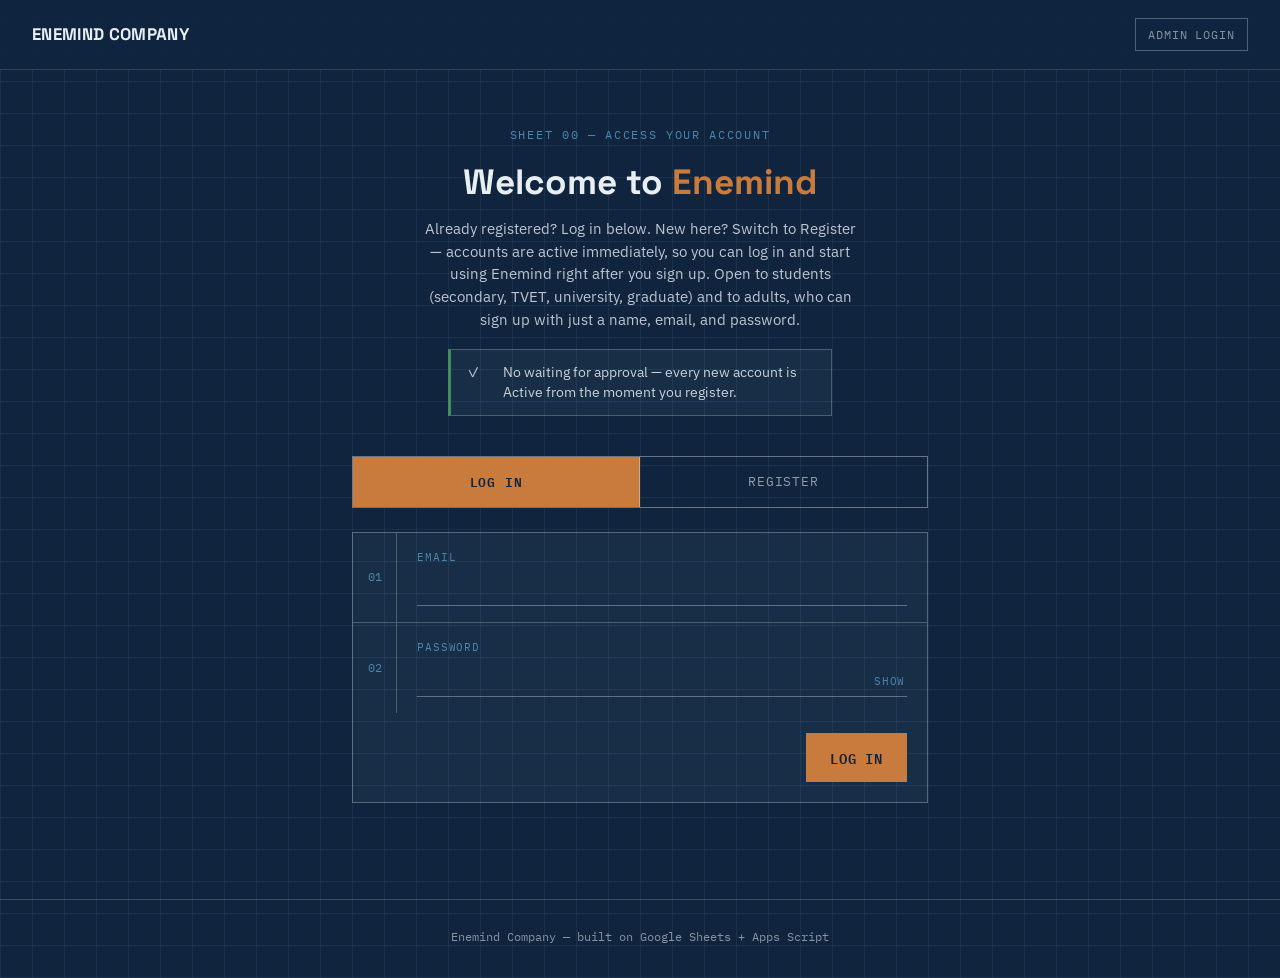
==== commit 6ca26d1a: "Update index.html" ====
--- a/index.html
+++ b/index.html
@@ -105,9 +105,24 @@
     text-align: center;
   }
 
-  /* ---------- Daily motivation banner ---------- */
+  .active-note {
+    margin: 18px auto 0;
+    max-width: 48ch;
+    display: flex;
+    align-items: flex-start;
+    gap: 10px;
+    padding: 12px 16px;
+    background: rgba(232,238,242,0.04);
+    border: 1px solid rgba(232,238,242,0.25);
+    border-left: 3px solid var(--ok);
+    font-size: 0.85rem;
+    color: rgba(232,238,242,0.85);
+    text-align: left;
+  }
+
+  /* ---------- Weekly motivation banner ---------- */
   .motivation-banner {
-    margin-top: 28px;
+    margin-top: 20px;
     padding: 16px 20px;
     background: rgba(232,238,242,0.04);
     border: 1px solid rgba(232,238,242,0.25);
@@ -162,7 +177,6 @@
   .form-panel { display: none; margin-top: 24px; }
   .form-panel.active { display: block; }
 
-  /* ---------- Spec-sheet form card, shared by both panels ---------- */
   .form-card, form.spec-sheet {
     background: rgba(232,238,242,0.04);
     border: 1px solid rgba(232,238,242,0.3);
@@ -315,14 +329,18 @@
   <p class="eyebrow" id="pageEyebrow">Sheet 00 — Access your account</p>
   <h1 id="pageHeading">Welcome to <em>Enemind</em></h1>
   <p class="lede" id="pageLede">
-    Already registered? Log in below. New here? Switch to Register to create
-    an account — every registration starts as Pending until an admin approves it.
-    Registration is open to students (secondary, TVET, university, graduate)
-    and to adults, who can sign up with just a name, email, and password.
+    Already registered? Log in below. New here? Switch to Register — accounts are
+    active immediately, so you can log in and start using Enemind right after you sign up.
+    Open to students (secondary, TVET, university, graduate) and to adults, who can
+    sign up with just a name, email, and password.
   </p>
 
+  <div class="active-note">
+    <span>✓</span>&nbsp;<span>No waiting for approval — every new account is Active from the moment you register.</span>
+  </div>
+
   <div class="motivation-banner" id="motivationBanner">
-    <div class="mb-eyebrow">Today's motivation</div>
+    <div class="mb-eyebrow">This week's motivation</div>
     <div class="mb-text" id="motivationText"></div>
   </div>
 
@@ -388,7 +406,7 @@
 
       <div class="submit-row">
         <span id="form-status" role="status" aria-live="polite"></span>
-        <button type="submit" class="commit" id="submitBtn">Submit registration</button>
+        <button type="submit" class="commit" id="submitBtn">Create account</button>
       </div>
     </form>
   </div>
@@ -402,9 +420,10 @@
   /* ------------------------------------------------------------------
    * Point this at your deployed Apps Script Web App URL
    * (Deploy > New deployment > Web app > /exec) from setup.gs.
-   * Must be the same deployment used by home.html / marketplace.html / etc.
+   * Must be the same deployment used by home.html / entrepreneurs.html /
+   * books.html / admin.html / profile.html.
    * ---------------------------------------------------------------- */
-  const WEBAPP_URL = 'https://script.google.com/macros/s/AKfycbzE9ipyiM7k2JcYc9WWKQTzocQesBkAMGriZHC0c3SvOHJB_ypxcgKnMITfoInU16IG/exec';
+  const WEBAPP_URL = 'https://script.google.com/macros/s/AKfycbweqIoXdbkqzo8d_zwlmRJB_SESWs14cWaI9OasGJlnGxYJCL2y4nr2QR5q-Pze9tcS/exec';
 
   function callApi(payload) {
     return fetch(WEBAPP_URL, {
@@ -440,8 +459,8 @@
     });
   }
 
-  /* ---------- Daily motivation ---------- */
-  callApi({ action: 'getDailyMotivation' }).then(result => {
+  /* ---------- Weekly motivation ---------- */
+  callApi({ action: 'getWeeklyMotivation' }).then(result => {
     if (result.success && result.quote) {
       document.getElementById('motivationText').textContent = result.quote;
       document.getElementById('motivationBanner').classList.add('show');
@@ -478,7 +497,7 @@
     loginPanel.classList.remove('active');
     pageEyebrow.textContent = 'Sheet 00 — Register';
     pageHeading.innerHTML = 'Create your <em>account</em>';
-    pageLede.textContent = 'Choose what you\'re registering as, then fill in your details. Every registration starts as Pending until an admin reviews and approves it.';
+    pageLede.textContent = 'Choose what you\'re registering as, then fill in your details. Your account is Active the moment you submit — no waiting for approval.';
   }
 
   tabLogin.addEventListener('click', showLogin);
@@ -499,14 +518,13 @@
     btn.disabled = true;
     btn.textContent = 'Logging in…';
 
-    callApi({
-      action: 'login',
-      email: document.getElementById('lEmail').value,
-      password: document.getElementById('lPassword').value
-    }).then(result => {
+    const email = document.getElementById('lEmail').value;
+    const password = document.getElementById('lPassword').value;
+
+    callApi({ action: 'login', email, password }).then(result => {
       if (result.success) {
         showMsg(msg, result.message, true);
-        window.location.href = 'home.html?' + buildQueryString(result.data);
+        window.location.href = 'home.html?' + buildQueryString(Object.assign({}, result.data, { email, password }));
       } else {
         showMsg(msg, result.message, false);
         btn.disabled = false;
@@ -646,11 +664,6 @@
       </div>`;
   }
 
-  /**
-   * Renders a row for an OPTIONAL, generic field (not required, no
-   * category-specific validation) — used for Logo URL and TikTok
-   * username, which are offered to every registration category.
-   */
   function optionalFieldRowHTML(index, key, label, type, placeholder, hint) {
     const idx = String(index).padStart(2, '0');
     return `
@@ -698,11 +711,10 @@
       index++;
     });
 
-    // Generic optional fields, offered to every category.
     html += optionalFieldRowHTML(
       index, 'logoUrl', 'Logo / profile image URL', 'url',
       'https://...',
-      'Link to an image people will see on your listings and posts. You can add or change this later.'
+      'Link to an image people will see on your profile. You can add or change this any time from Edit Profile.'
     );
     index++;
     html += optionalFieldRowHTML(
@@ -753,7 +765,6 @@
       data[f.key] = val;
     });
 
-    // Optional generic fields — included if present, but never required.
     const logoUrlEl = document.getElementById('f_logoUrl');
     const tiktokEl = document.getElementById('f_tiktokUsername');
     data.logoUrl = logoUrlEl ? logoUrlEl.value.trim() : '';
@@ -774,18 +785,23 @@
       return;
     }
 
-    setStatus('Submitting…', '');
+    setStatus('Creating your account…', '');
     submitBtn.disabled = true;
 
     try {
-      const res = await fetch(WEBAPP_URL, {
-        method: 'POST',
-        body: JSON.stringify(data)
-      });
-      const result = await res.json();
+      const result = await callApi(data);
 
       if (result.success) {
-        setStatus(result.message || 'Registered — pending review.', 'ok');
+        setStatus('Account created! Logging you in…', 'ok');
+        // Auto-login: the account is Active immediately, so log straight in
+        // and land on the dashboard instead of asking the person to log in
+        // again with the details they just typed.
+        const loginResult = await callApi({ action: 'login', email: data.email, password: data.password });
+        if (loginResult.success) {
+          window.location.href = 'home.html?' + buildQueryString(Object.assign({}, loginResult.data, { email: data.email, password: data.password }));
+          return;
+        }
+        setStatus(result.message + ' You can now log in from the Log in tab.', 'ok');
         registerForm.reset();
         dynamicFieldsEl.innerHTML = '';
         regTypeHint.textContent = 'Pick a type to reveal the rest of the form.';
